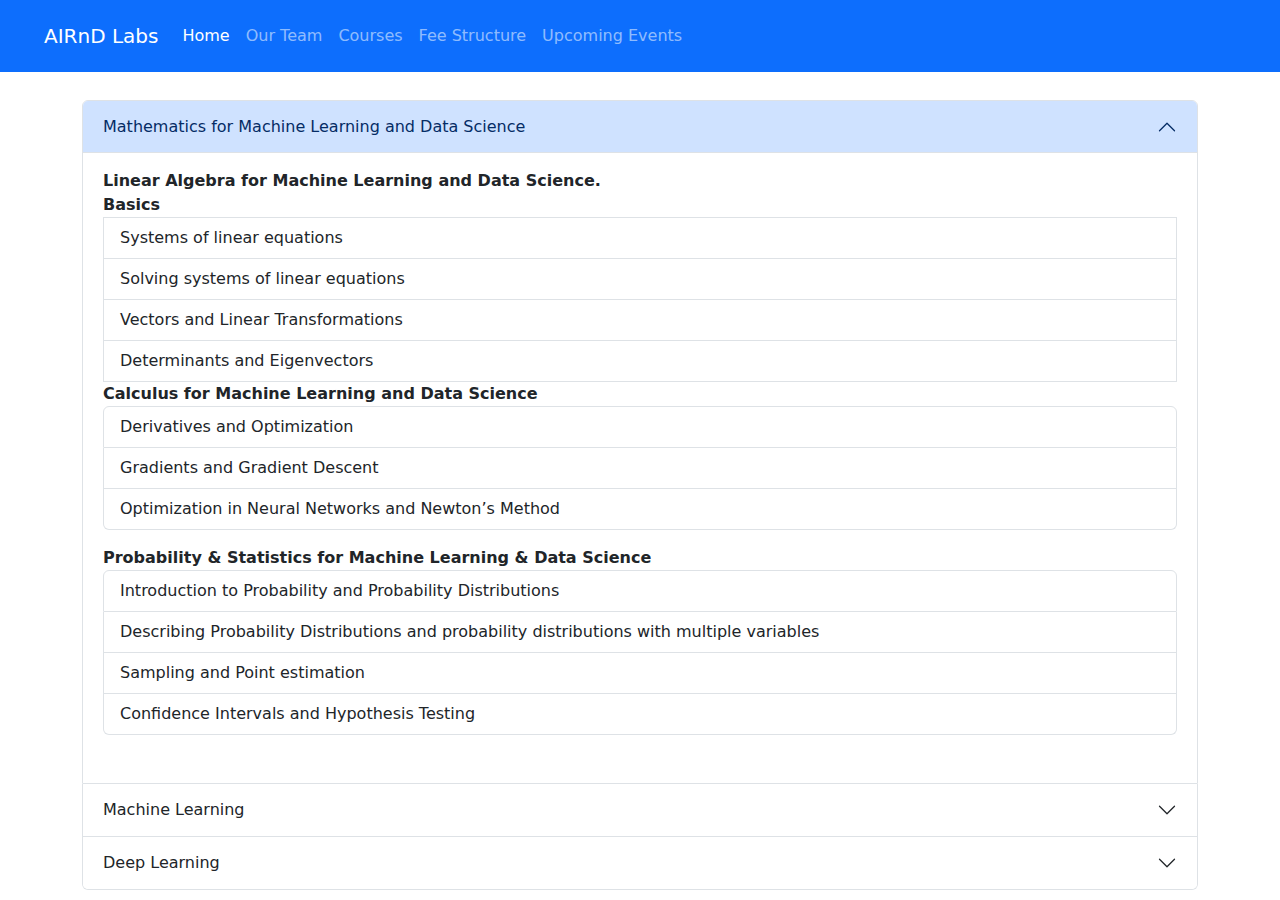
==== courses.html @ f3b59755 "Initial commit" ====
<!DOCTYPE html>
<html lang="en">
<head>
    <meta charset="UTF-8">
    <meta name="viewport" content="width=device-width, initial-scale=1.0">
    <title>AIRnD Labs | Courses</title>
    <link rel="stylesheet" href="https://cdn.jsdelivr.net/npm/bootstrap@5.2.3/dist/css/bootstrap.min.css">
	<link rel="stylesheet" href="https://cdnjs.cloudflare.com/ajax/libs/font-awesome/6.0.0-beta3/css/all.min.css">
	<link rel="stylesheet" type="text/css" href="Styles/Master.css">
	<script src="https://code.jquery.com/jquery-3.5.1.slim.min.js"></script>
    <script src="https://cdn.jsdelivr.net/npm/@popperjs/core@2.11.6/dist/umd/popper.min.js"></script>
    <script src="https://cdn.jsdelivr.net/npm/bootstrap@5.2.3/dist/js/bootstrap.min.js"></script>
	<script src="Scripts/Master.js"></script>
</head>
        
<body>
	<div class="container">  
		<nav id="mainNavbar" class="navbar navbar-expand-lg navbar-dark bg-primary fixed-top">
		  <div class="container-fluid">
			<a class="navbar-brand" href="#">AIRnD Labs</a>
			<button class="navbar-toggler" type="button" data-bs-toggle="collapse" data-bs-target="#navbarNavAltMarkup" aria-controls="navbarNavAltMarkup" aria-expanded="false" aria-label="Toggle navigation">
			  <span class="navbar-toggler-icon"></span>
			</button>
			<div class="collapse navbar-collapse" id="navbarNavAltMarkup">
			  <div class="navbar-nav">
				<a class="nav-link active" aria-current="page" href="index.html">Home</a>
				<a class="nav-link" href="team.html">Our Team</a>
				<a class="nav-link" href="courses.html">Courses</a>
				<a class="nav-link" class="disabled">Fee Structure</a>
				<a class="nav-link" href="#">Upcoming Events</a>
			  </div>
			</div>
		  </div>
		</nav>

		<div style="padding-top: 100px;">
			<div class="accordion" id="accordionExample">
			  <div class="accordion-item">
			    <h2 class="accordion-header">
			      <button class="accordion-button" type="button" data-bs-toggle="collapse" data-bs-target="#collapseOne" aria-expanded="true" aria-controls="collapseOne">
			        Mathematics for Machine Learning and Data Science
			      </button>
			    </h2>
			    <div id="collapseOne" class="accordion-collapse collapse show" data-bs-parent="#accordionExample">
			      <div class="accordion-body">
			        <strong>Linear Algebra for Machine Learning and Data Science.</strong>
			        <ul class="list-group mb-3">
			        	<strong>Basics</strong>
				        <li class="list-group-item">Systems of linear equations</li>
						<li class="list-group-item">Solving systems of linear equations</li>
						<li class="list-group-item">Vectors and Linear Transformations</li>
						<li class="list-group-item">Determinants and Eigenvectors</li>

						<strong>Calculus for Machine Learning and Data Science</strong>
						<ul class="list-group mb-3">
							<li class="list-group-item">Derivatives and Optimization</li>
							<li class="list-group-item">Gradients and Gradient Descent</li>
							<li class="list-group-item">Optimization in Neural Networks and Newton’s Method</li>
						</ul>

						<strong>Probability & Statistics for Machine Learning & Data Science</strong>
						<ul class="list-group mb-3">
							<li class="list-group-item">Introduction to Probability and Probability Distributions</li>
							<li class="list-group-item">Describing Probability Distributions and probability distributions with multiple variables</li>
							<li class="list-group-item">Sampling and Point estimation</li>
							<li class="list-group-item">Confidence Intervals and Hypothesis Testing</li>
						</ul>
				    </ul>

			      </div>
			    </div>
			  </div>
			  <div class="accordion-item">
			    <h2 class="accordion-header">
			      <button class="accordion-button collapsed" type="button" data-bs-toggle="collapse" data-bs-target="#collapseTwo" aria-expanded="false" aria-controls="collapseTwo">
			        Machine Learning
			      </button>
			    </h2>
			    <div id="collapseTwo" class="accordion-collapse collapse" data-bs-parent="#accordionExample">
			      <div class="accordion-body">

			        <strong>Supervised Machine Learning - Basics.</strong>
			        <ul class="list-group mb-3">
			        	<li class="list-group-item">Welcome to machine learning!</li>
						<li class="list-group-item">Applications of machine learning</li>
						<li class="list-group-item">What is machine learning?</li>
						<li class="list-group-item">Supervised learning  </li>
						<li class="list-group-item">Unsupervised learning</li>
						<li class="list-group-item">Jupyter Notebooks  </li>
						<li class="list-group-item">Linear regression model   </li>
						<li class="list-group-item">Cost function </li>
						<li class="list-group-item">Visualizing the cost function </li>
						<li class="list-group-item">Gradient descent  </li>
						<li class="list-group-item">Learning rate  </li>
						<li class="list-group-item">Gradient descent for linear regression</li>
			        </ul>

			        <strong>Supervised Machine Learning - Regression with multiple input variables.</strong>
			        <ul class="list-group mb-3">
			        	<li class="list-group-item">Multiple features</li>
						<li class="list-group-item">Vectorization </li>
						<li class="list-group-item">Gradient descent for multiple linear regression</li>
						<li class="list-group-item">Feature scaling </li>
						<li class="list-group-item">Checking gradient descent for convergence</li>
						<li class="list-group-item">Choosing the learning rate</li>
						<li class="list-group-item">Feature engineering</li>
						<li class="list-group-item">Polynomial regression</li>
			        </ul>


				    <strong>Supervised Machine Learning - Classification</strong>
					<ul class="list-group mb-3">
						<li class="list-group-item">Motivations</li>
						<li class="list-group-item">Logistic regression</li>
						<li class="list-group-item">Decision boundary</li>
						<li class="list-group-item">Cost function for logistic regression</li>
						<li class="list-group-item">Gradient Descent Implementation</li>
						<li class="list-group-item">Overfitting</li>
						<li class="list-group-item">Cost function with regularization</li>
						<li class="list-group-item">Regularized linear regression</li>
						<li class="list-group-item">Regularized logistic regression</li>
					</ul>

					<strong>Neural Network</strong>
					<ul class="list-group mb-3">
						<li class="list-group-item">Neurons and the brain</li>
						<li class="list-group-item">Demand Prediction</li>
						<li class="list-group-item">Neural network layer</li>
						<li class="list-group-item">More complex neural networks</li>
						<li class="list-group-item">Inference: making predictions (forward propagation)</li>
						<li class="list-group-item">Inference in Code</li>
						<li class="list-group-item">Data in TensorFlow</li>
						<li class="list-group-item">Building a neural network</li>
						<li class="list-group-item">Forward propagation in a single layer</li>
						<li class="list-group-item">General implementation of forward propagation</li>
						<li class="list-group-item">How neural networks are implemented efficiently</li>
						<li class="list-group-item">Matrix multiplication</li>
					</ul>

					<strong>Neural Network - Implementation</strong>
					<ul class="list-group mb-3">
						<li class="list-group-item">TensorFlow implementation</strong>
						<li class="list-group-item">Training Details</li>
						<li class="list-group-item">Activation functions</li>
						<li class="list-group-item">Multiclass</li>
						<li class="list-group-item">Softmax</li>
						<li class="list-group-item">Neural Network with Softmax output</li>
						<li class="list-group-item">Classification with multiple outputs </li>
						<li class="list-group-item">Advanced Optimization</li>
						<li class="list-group-item">Additional Layer Types</li>
						<li class="list-group-item">Larger neural network example</li>
						<li class="list-group-item">Evaluating a model</li>
						<li class="list-group-item">Model selection and training/cross validation/test sets</li>
						<li class="list-group-item">Diagnosing bias and variance</li>
						<li class="list-group-item">Regularization and bias/variance</li>
						<li class="list-group-item">Establishing a baseline level of performance</li>
						<li class="list-group-item">Learning curves</li>
						<li class="list-group-item">Bias/variance and neural networks</li>
						<li class="list-group-item">Iterative loop of ML development</li>
						<li class="list-group-item">Error analysis</li>
						<li class="list-group-item">Adding data</li>
						<li class="list-group-item">Transfer learning: using data from a different task</li>
						<li class="list-group-item">Full cycle of a machine learning project</li>
						<li class="list-group-item">Fairness, bias, and ethics</li>
						<li class="list-group-item">Error metrics for skewed datasets</li>
						<li class="list-group-item">Trading off precision and recall</li>
					</ul>

					<strong>Decision Trees</strong>
					<ul class="list-group mb-3">
						<li class="list-group-item">Decision tree model</li>
						<li class="list-group-item">Learning Process</li>
						<li class="list-group-item">Measuring purity</li>
						<li class="list-group-item">Choosing a split: Information Gain</li>
						<li class="list-group-item">Putting it together</li>
						<li class="list-group-item">Using one-hot encoding of categorical features</li>
						<li class="list-group-item">Continuous valued features</li>
						<li class="list-group-item">Regression Trees</li>
						<li class="list-group-item">Using multiple decision trees</li>
						<li class="list-group-item">Sampling with replacement</li>
						<li class="list-group-item">Random forest algorithm</li>
						<li class="list-group-item">When to use decision trees</li>
					</ul>

					<strong>Unsupervised Learning</strong>
					<ul class="list-group mb-3">
						<li class="list-group-item">What is clustering?</li>
						<li class="list-group-item">K-means algorithm</li>
						<li class="list-group-item">Optimization objective</li>
						<li class="list-group-item">Initializing K-means</li>
						<li class="list-group-item">Choosing the number of clusters</li>
						<li class="list-group-item">Finding unusual events</li>
						<li class="list-group-item">Gaussian (normal) distribution</li>
						<li class="list-group-item">Anomaly detection algorithm</li>
						<li class="list-group-item">Developing and evaluating an anomaly detection system</li>
						<li class="list-group-item">Anomaly detection vs. supervised learning</li>
						<li class="list-group-item">Choosing what features to use</li>
					</ul>

			      </div>
			    </div>
			  </div>
			  <div class="accordion-item">
			    <h2 class="accordion-header">
			      <button class="accordion-button collapsed" type="button" data-bs-toggle="collapse" data-bs-target="#collapseThree" aria-expanded="false" aria-controls="collapseThree">
			        Deep Learning
			      </button>
			    </h2>
			    <div id="collapseThree" class="accordion-collapse collapse" data-bs-parent="#accordionExample">
			      <div class="accordion-body">
			        <strong>Neural Network and Deep Network </strong>
					<ul class="list-group mb-3">
						<li class="list-group-item">What is a Neural Network?</li>
						<li class="list-group-item">Computing a Neural Network's Output</li>
						<li class="list-group-item">Activation Functions</li>
						<li class="list-group-item">Why do you need Nonlinear Activation Functions?</li>
						<li class="list-group-item">Gradient Descent for Neural Networks</li>
						<li class="list-group-item">Random Initialization</li>
						<li class="list-group-item">Supervised Learning with Neural Networks•8 minutes</li>
						<li class="list-group-item">Why is Deep Learning taking off?</li>
						<li class="list-group-item">Deep L-layer Neural Network•5 minutes</li>
						<li class="list-group-item">Forward Propagation in a Deep Network</li>
						<li class="list-group-item">Getting your Matrix Dimensions Right</li>
						<li class="list-group-item">Why Deep Representations?</li>
						<li class="list-group-item">Building Blocks of Deep Neural Networks</li>
						<li class="list-group-item">Forward and Backward Propagation</li>
						<li class="list-group-item">Parameters vs Hyperparameters</li>
						<li class="list-group-item">What does this have to do with the brain?</li>
					</ul>

					<strong>Convolutional Neural Network</strong>
					<ul class="list-group mb-3">
						<li class="list-group-item">Edge Detection Example</li>
						<li class="list-group-item">More Edge Detection</li>
						<li class="list-group-item">Padding</li>
						<li class="list-group-item">Strided Convolutions</li>
						<li class="list-group-item">Convolutions Over Volume</li>
						<li class="list-group-item">One Layer of a Convolutional Network</li>
						<li class="list-group-item">Simple Convolutional Network Example</li>
						<li class="list-group-item">Pooling Layers</li>
						<li class="list-group-item">CNN Example</li>
						<li class="list-group-item">Why Convolutions?</li>
					</ul>

					<strong>Sequence Models - Recurrent Neural Network</strong>
					<ul class="list-group mb-3">
						<li class="list-group-item">Why Sequence Models?</li>
						<li class="list-group-item">Recurrent Neural Network Model</li>
						<li class="list-group-item">Backpropagation Through Time</li>
						<li class="list-group-item">Different Types of RNNs</li>
						<li class="list-group-item">Language Model and Sequence Generation</li>
						<li class="list-group-item">Sampling Novel Sequences</li>
						<li class="list-group-item">Vanishing Gradients with RNNs</li>
						<li class="list-group-item">Gated Recurrent Unit (GRU)</li>
						<li class="list-group-item">Long Short Term Memory (LSTM)</li>
						<li class="list-group-item">Bidirectional RNN</li>
						<li class="list-group-item">Deep RNNs</li>
					</ul>

					<strong>Practical Aspects in Deep Network</strong>
					<ul class="list-group mb-3">
						<li class="list-group-item">Train / Dev / Test sets</li>
						<li class="list-group-item">Bias / Variance</li>
						<li class="list-group-item">Basic Recipe for Machine Learning</li>
						<li class="list-group-item">Regularization</li>
						<li class="list-group-item">Why Regularization Reduces Overfitting?</li>
						<li class="list-group-item">Dropout Regularization</li>
						<li class="list-group-item">Understanding Dropout</li>
						<li class="list-group-item">Other Regularization Methods</li>
						<li class="list-group-item">Normalizing Inputs</li>
						<li class="list-group-item">Vanishing / Exploding Gradients</li>
						<li class="list-group-item">Weight Initialization for Deep Networks</li>
						<li class="list-group-item">Numerical Approximation of Gradients</li>
						<li class="list-group-item">Gradient Checking</li>
					</ul>

					<strong>Optimization Algorithms</strong>
					<ul class="list-group mb-3">
						<li class="list-group-item">Mini-batch Gradient Descent</li>
						<li class="list-group-item">Exponentially Weighted Averages</li>
						<li class="list-group-item">Gradient Descent with Momentum</li>
						<li class="list-group-item">RMSprop</li>
						<li class="list-group-item">Adam Optimization Algorithm</li>
						<li class="list-group-item">Learning Rate Decay</li>
						<li class="list-group-item">The Problem of Local Optima</li>
					</ul>

					<strong>Hyperparameter Tuning</strong>
					<ul class="list-group mb-3">
						<li class="list-group-item">Tuning Process</li>
						<li class="list-group-item">Using an Appropriate Scale to pick Hyperparameters</li>
						<li class="list-group-item">Normalizing Activations in a Network</li>
						<li class="list-group-item">Batch Normalization</li>
						<li class="list-group-item">Softmax Regression</li>
						<li class="list-group-item">Deep Learning Frameworks</li>
					</ul>

					<strong>Tensorflow for AI</strong>
					<ul class="list-group mb-3">
						<li class="list-group-item">The ‘Hello World’ of neural networks</li>
						<li class="list-group-item">Working through ‘Hello World’ in TensorFlow and Python</li>
						<li class="list-group-item">Writing code to load training data</li>
						<li class="list-group-item">Coding a Computer Vision Neural Network</li>
						<li class="list-group-item">Implementing convolutional layers</li>
						<li class="list-group-item">Implementing pooling layers</li>
						<li class="list-group-item">Develop a Classifier project</li>
					</ul>

					<strong>Executing Deep Codes</strong>
					<ul class="list-group mb-3">
						<li class="list-group-item">System Configuration - Hardware Requirements</li>
						<li class="list-group-item">System Configuration - Software Requirements</li>
						<li class="list-group-item">Using Google Colab, H2O, etc.</li>
					</ul>

					<strong>Python for ML</strong>
					<ul class="list-group mb-3">
						<li class="list-group-item">Installation Steps for Windows/Linux/MAC</li>
						<li class="list-group-item">Introduction to Python</li>
						<li class="list-group-item">Introduction to Jupyter Notebooks</li>
						<li class="list-group-item">Variables and Data types,  Data Structures, Operators</li>
						<li class="list-group-item">Conditional Statements, Looping Constructs</li>
						<li class="list-group-item">String Manipulation, Functions</li>
						<li class="list-group-item">Moducles, Packages and Standard Libraries</li>
						<li class="list-group-item">Handling text files in Python</li>
						<li class="list-group-item">Introduction to Python Libraries for Data Science</li>
						<li class="list-group-item">Numpy</li>
						<li class="list-group-item">Scipy</li>
						<li class="list-group-item">Pandas</li>
						<li class="list-group-item">Scikit-learn</li>
						<li class="list-group-item">Matplotlib</li>
						<li class="list-group-item">Statsmodels</li>
						<li class="list-group-item">Reading Data files in Python</li>
						<li class="list-group-item">CSV files</li>
						<li class="list-group-item">JSON files</li>
						<li class="list-group-item">Reading Excel & Spreadsheet files</li>
					</ul>
			      </div>
			    </div>
			  </div>
			</div>
		</div>
	</div>
	
</body>
</html>
---- Styles/Master.css ----
/* Initial large navbar height */
.navbar {
    transition: all 0.4s ease;
    padding: 1rem 2rem;
}
/* Shrunk navbar height */
.navbar.shrink {
    padding: 0.25rem 2rem;
    background-color: rgba(0, 0, 0, 0.8); /* Adjust background color as needed */
}
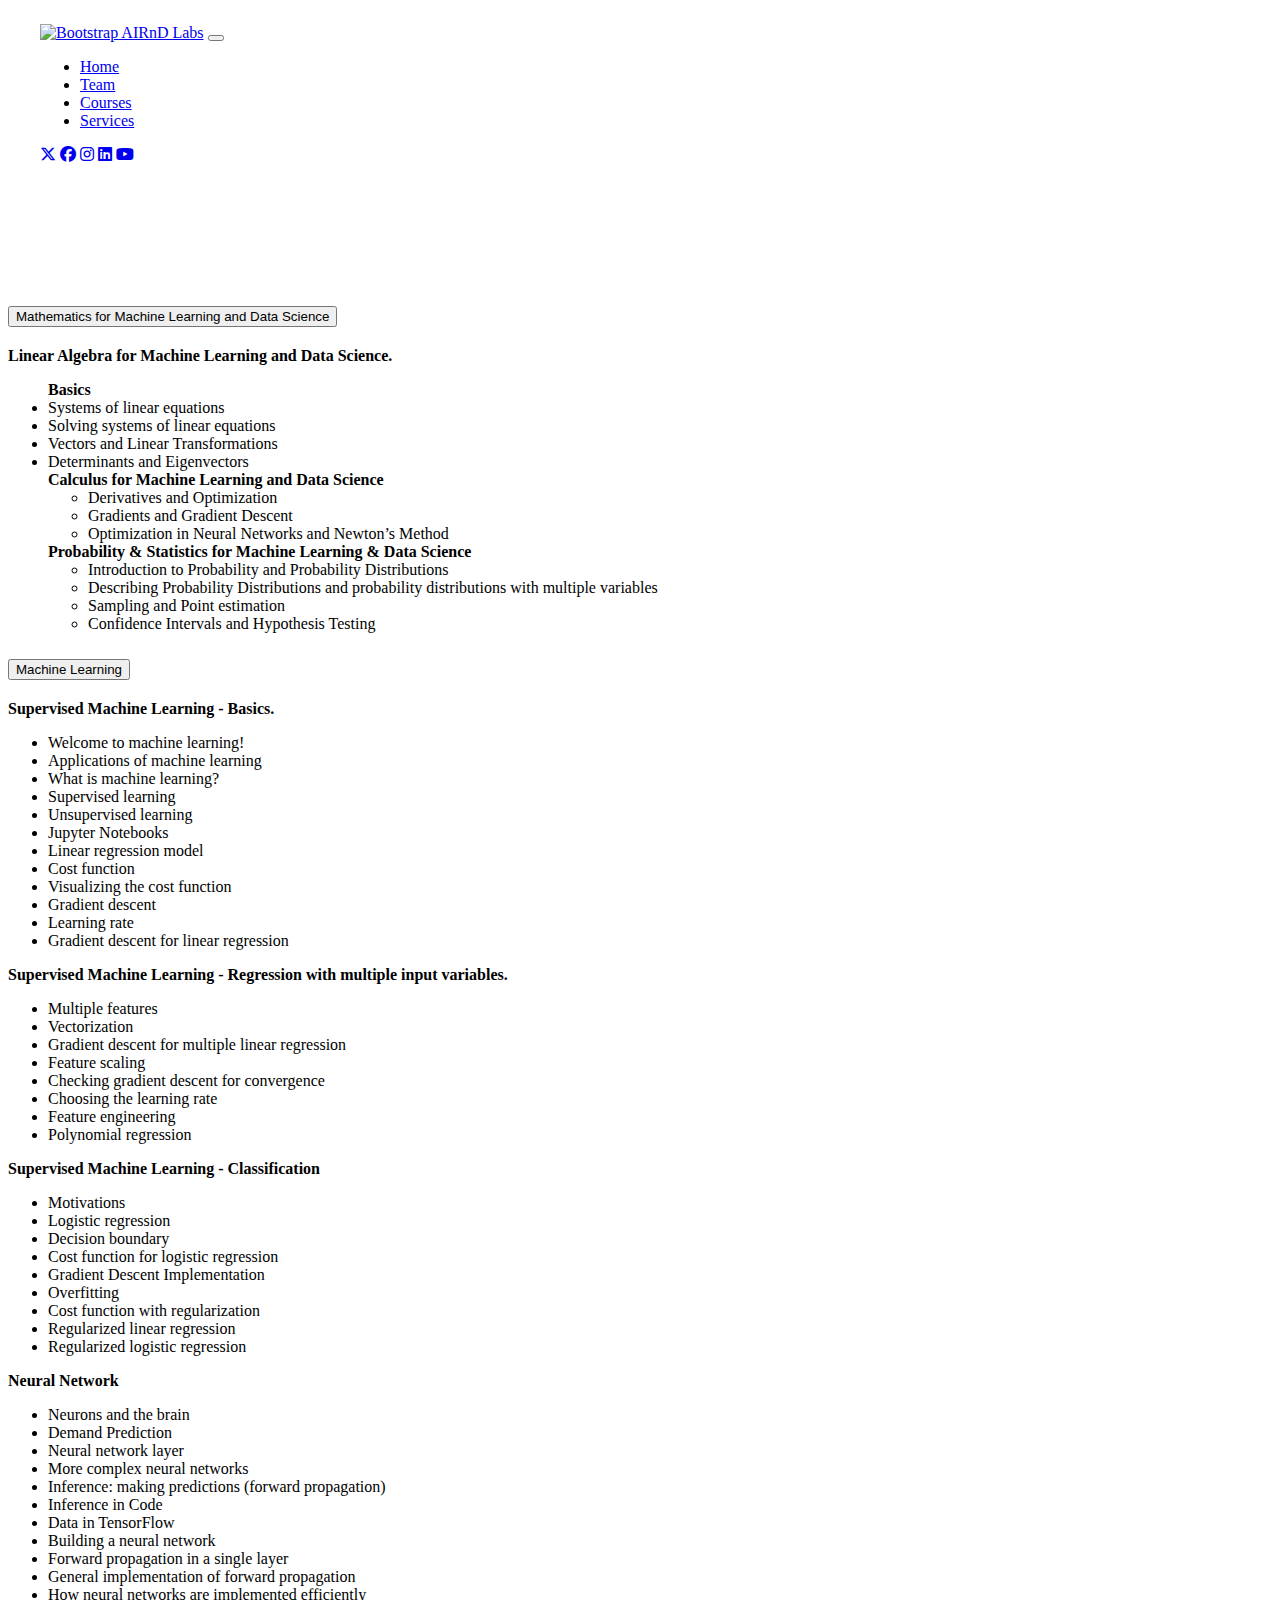
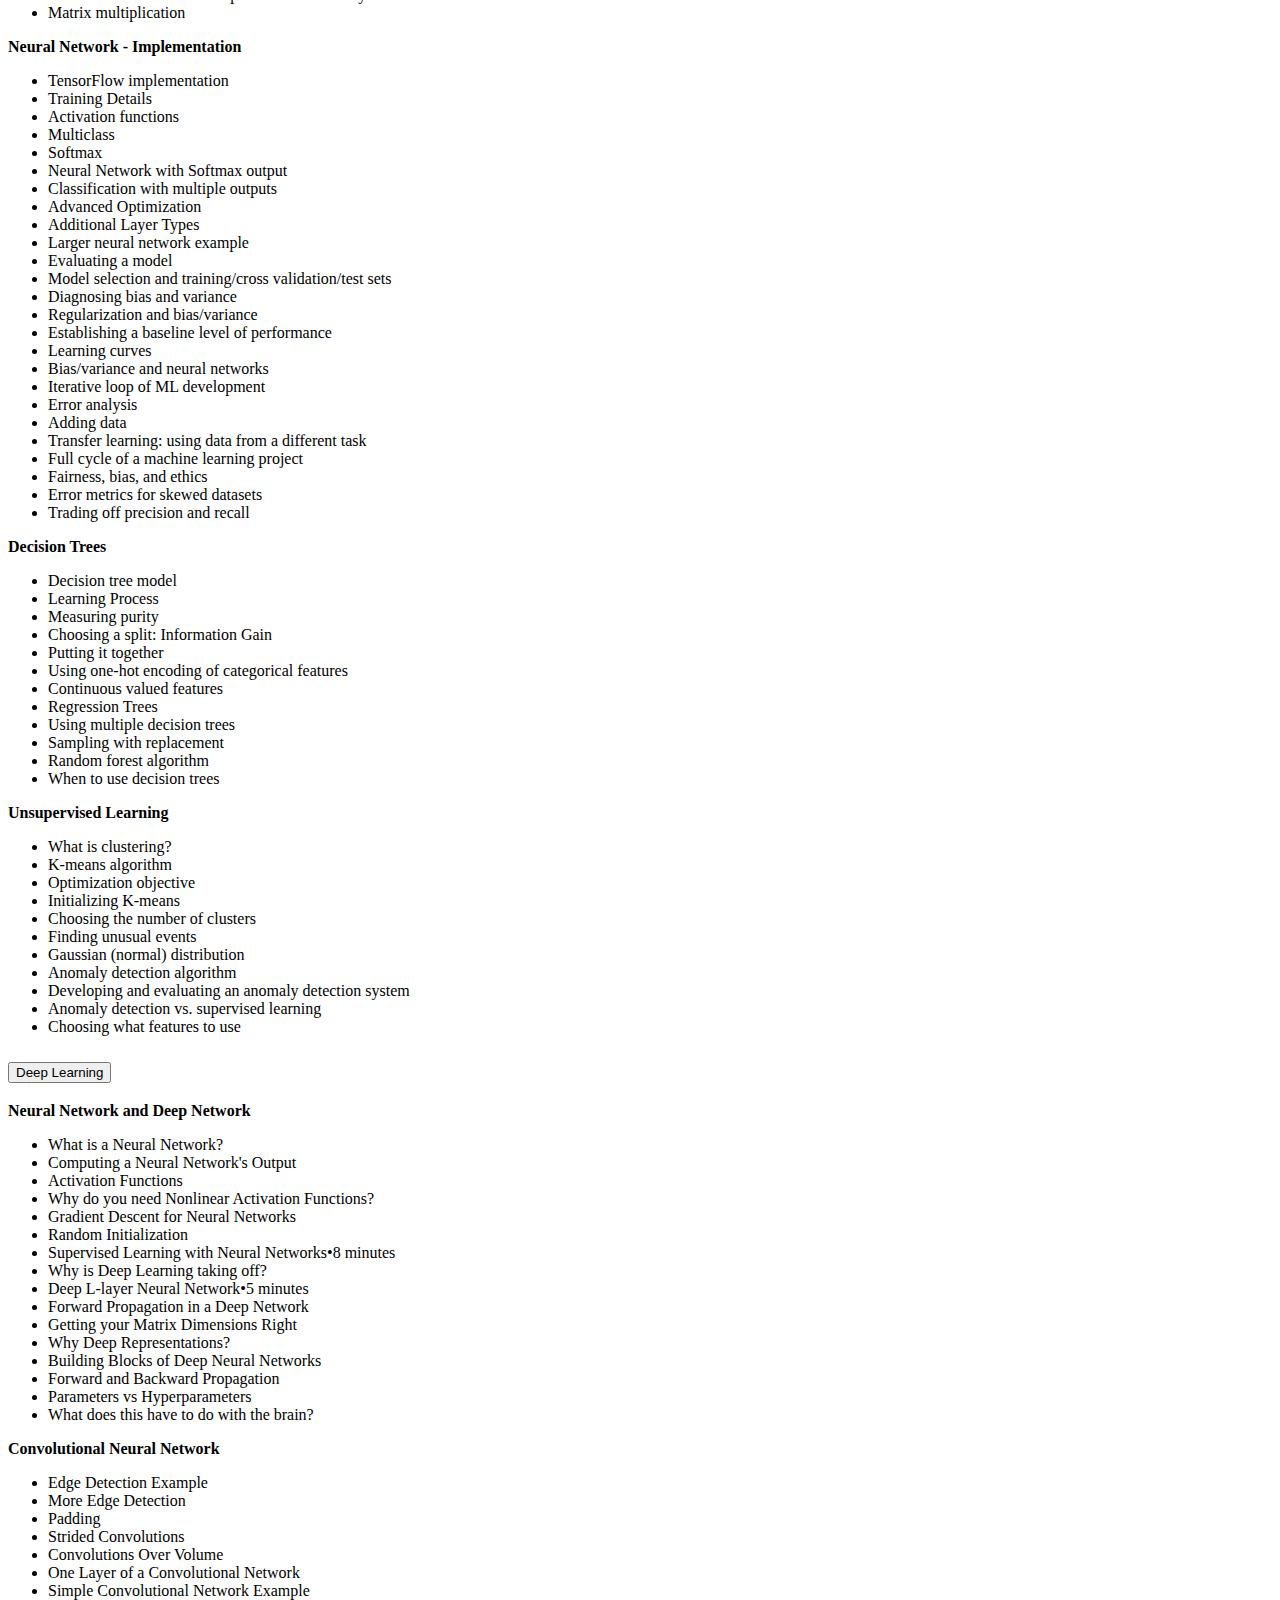
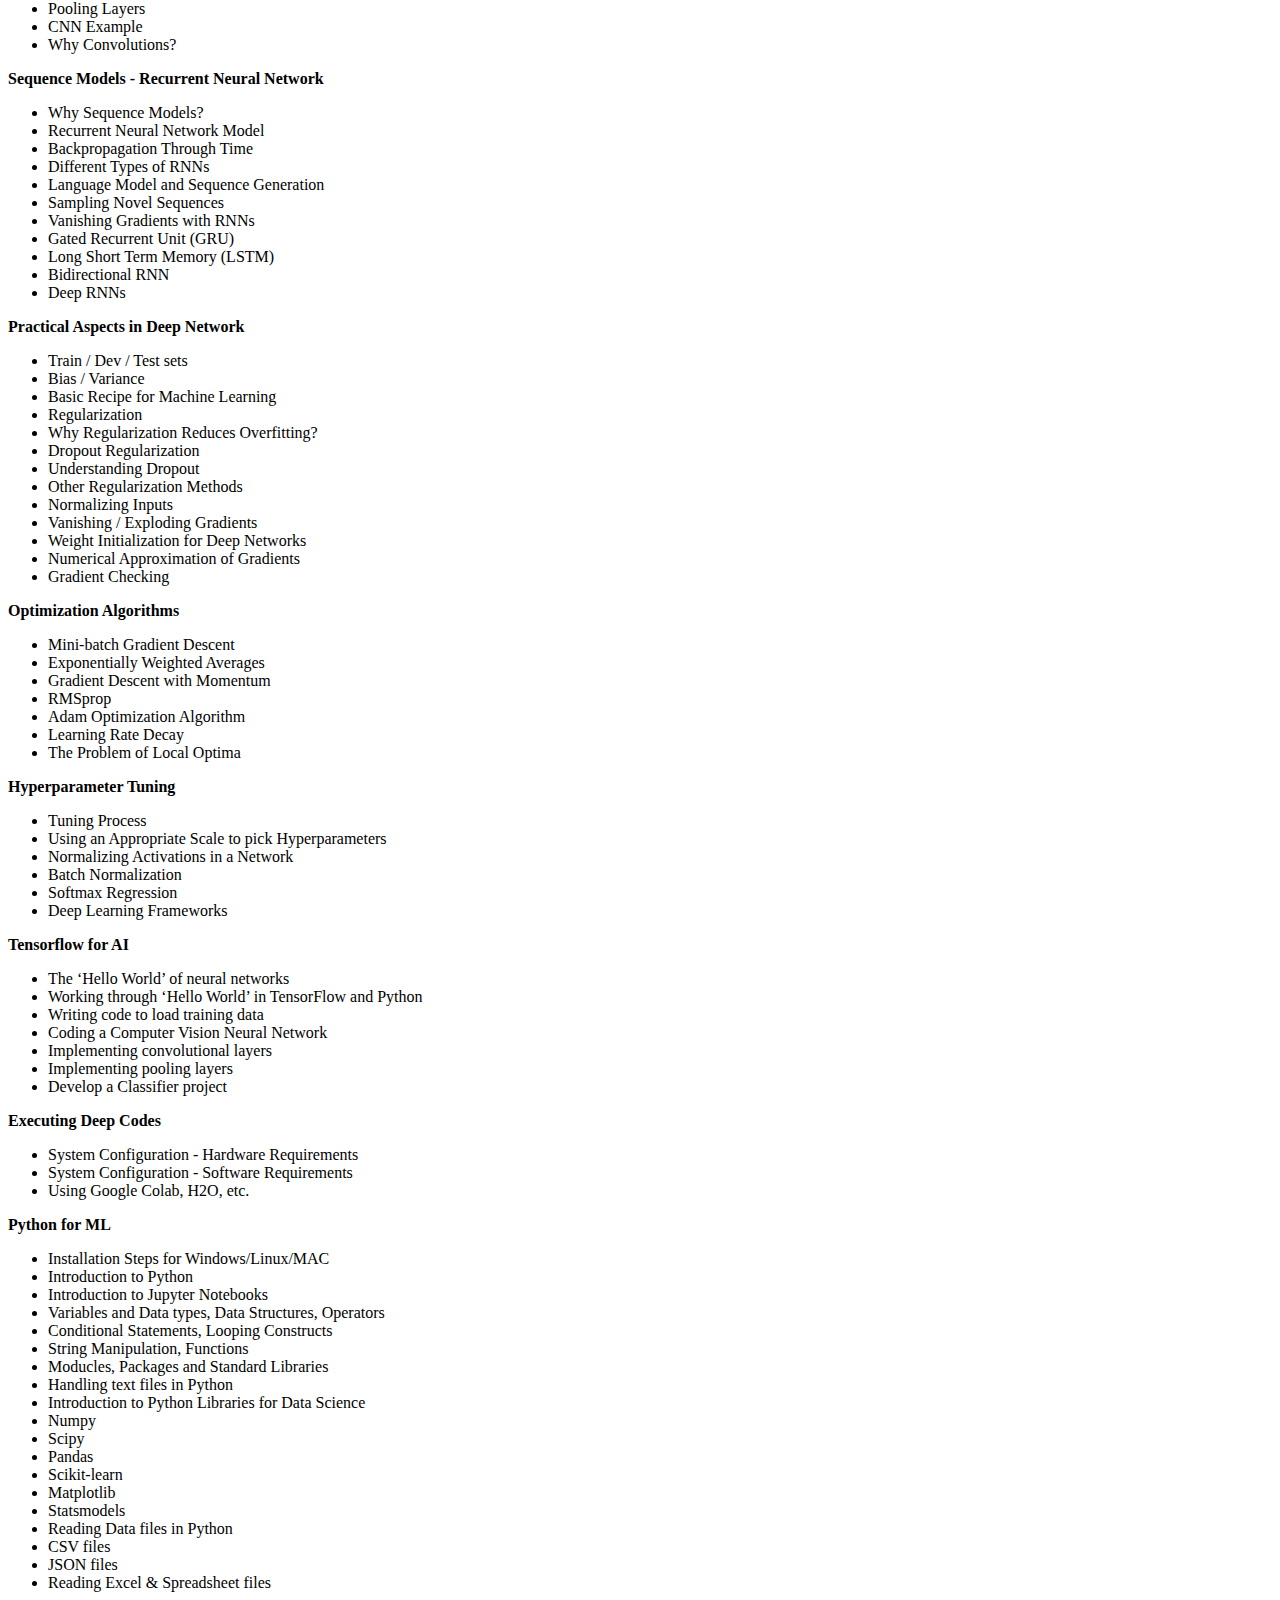
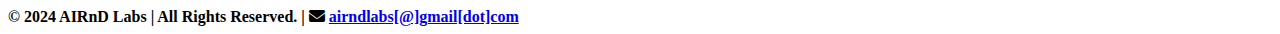
==== commit 72c09627: "Logo, Social Media Links, improvements commit" ====
--- a/courses.html
+++ b/courses.html
@@ -1,35 +1,40 @@
 <!DOCTYPE html>
 <html lang="en">
-<head>
-    <meta charset="UTF-8">
-    <meta name="viewport" content="width=device-width, initial-scale=1.0">
-    <title>AIRnD Labs | Courses</title>
-    <link rel="stylesheet" href="https://cdn.jsdelivr.net/npm/bootstrap@5.2.3/dist/css/bootstrap.min.css">
-	<link rel="stylesheet" href="https://cdnjs.cloudflare.com/ajax/libs/font-awesome/6.0.0-beta3/css/all.min.css">
-	<link rel="stylesheet" type="text/css" href="Styles/Master.css">
-	<script src="https://code.jquery.com/jquery-3.5.1.slim.min.js"></script>
-    <script src="https://cdn.jsdelivr.net/npm/@popperjs/core@2.11.6/dist/umd/popper.min.js"></script>
-    <script src="https://cdn.jsdelivr.net/npm/bootstrap@5.2.3/dist/js/bootstrap.min.js"></script>
-	<script src="Scripts/Master.js"></script>
-</head>
+	<head>
+	    <meta charset="UTF-8">
+	    <meta name="viewport" content="width=device-width, initial-scale=1.0">
+	    <title>AIRnD Labs | Courses</title>
+		<link href="https://cdnjs.cloudflare.com/ajax/libs/font-awesome/6.5.0/css/all.min.css" rel="stylesheet">
+		<link rel="stylesheet" href="Styles/Master.css">
+		<script src="https://code.jquery.com/jquery-3.5.1.slim.min.js"></script>
+	    <script src="https://cdn.jsdelivr.net/npm/bootstrap@5.3.3/dist/js/bootstrap.bundle.min.js"></script>
+		<script src="Scripts/Master.js"></script>
+	</head>
         
-<body>
+	<body>
 	<div class="container">  
 		<nav id="mainNavbar" class="navbar navbar-expand-lg navbar-dark bg-primary fixed-top">
 		  <div class="container-fluid">
-			<a class="navbar-brand" href="#">AIRnD Labs</a>
-			<button class="navbar-toggler" type="button" data-bs-toggle="collapse" data-bs-target="#navbarNavAltMarkup" aria-controls="navbarNavAltMarkup" aria-expanded="false" aria-label="Toggle navigation">
-			  <span class="navbar-toggler-icon"></span>
-			</button>
-			<div class="collapse navbar-collapse" id="navbarNavAltMarkup">
-			  <div class="navbar-nav">
-				<a class="nav-link active" aria-current="page" href="index.html">Home</a>
-				<a class="nav-link" href="team.html">Our Team</a>
-				<a class="nav-link" href="courses.html">Courses</a>
-				<a class="nav-link" class="disabled">Fee Structure</a>
-				<a class="nav-link" href="#">Upcoming Events</a>
-			  </div>
-			</div>
+		    <a class="navbar-brand" href="#"><img src="Images/logo.png" alt="Bootstrap" width="50" height="50"> AIRnD Labs</a>
+		    <button class="navbar-toggler" type="button" data-bs-toggle="collapse" data-bs-target="#navbarSupportedContent" aria-controls="navbarSupportedContent" aria-expanded="false" aria-label="Toggle navigation">
+		      <span class="navbar-toggler-icon"></span>
+		    </button>
+		    <div class="collapse navbar-collapse" id="navbarSupportedContent">
+	      		<ul class="navbar-nav me-auto mb-2 mb-lg-0">
+		        	<li class="nav-item"><a class="nav-link" aria-current="page" href="index.html">Home</a></li>
+		      		<li class="nav-item"><a class="nav-link" href="team.html">Team</a></li>
+		      		<li class="nav-item"><a class="nav-link active" href="courses.html">Courses</a></li>
+		      		<!--<li class="nav-item"><a class="nav-link" class="disabled">Fee Structure</a></li>-->
+		      		<li class="nav-item"><a class="nav-link" href="services.html">Services</a></li>
+			      </ul>
+			      <div class="d-flex text-light gap-4 fs-4">
+					<a class="nav-link" href="#"><i class="fa-brands fa-x-twitter"></i></a>
+			        <a class="nav-link" href="#"><i class="fa-brands fa-facebook"></i></a>
+			        <a class="nav-link" href="#"><i class="fa-brands fa-instagram"></i></a>
+			        <a class="nav-link" href="#"><i class="fa-brands fa-linkedin"></i></a>
+			        <a class="nav-link" href="#"><i class="fa-brands fa-youtube"></i></a>
+		      	</div>
+		    </div>
 		  </div>
 		</nav>
 
@@ -341,6 +346,10 @@
 			</div>
 		</div>
 	</div>
-	
+	<footer class="footer mt-5 py-3 bg-primary ">
+        <div class="text-center text-light">
+            <strong>&copy; 2024 AIRnD Labs | All Rights Reserved. | <i class="fas fa-envelope"></i> <a class="text-light" href="mailto:airndlabs@gmail.com">airndlabs[@]gmail[dot]com</a></strong>
+        </div>
+    </footer>
 </body>
 </html>
--- a/Styles/Master.css
+++ b/Styles/Master.css
@@ -1,4 +1,10 @@
-/* Initial large navbar height */
+body {
+    background-image: url('../Images/DL_NN.png');
+    background-size: cover; 
+    background-repeat: no-repeat; 
+    background-position: center center; 
+}
+
 .navbar {
     transition: all 0.4s ease;
     padding: 1rem 2rem;
@@ -7,4 +13,4 @@
 .navbar.shrink {
     padding: 0.25rem 2rem;
     background-color: rgba(0, 0, 0, 0.8); /* Adjust background color as needed */
-}+}
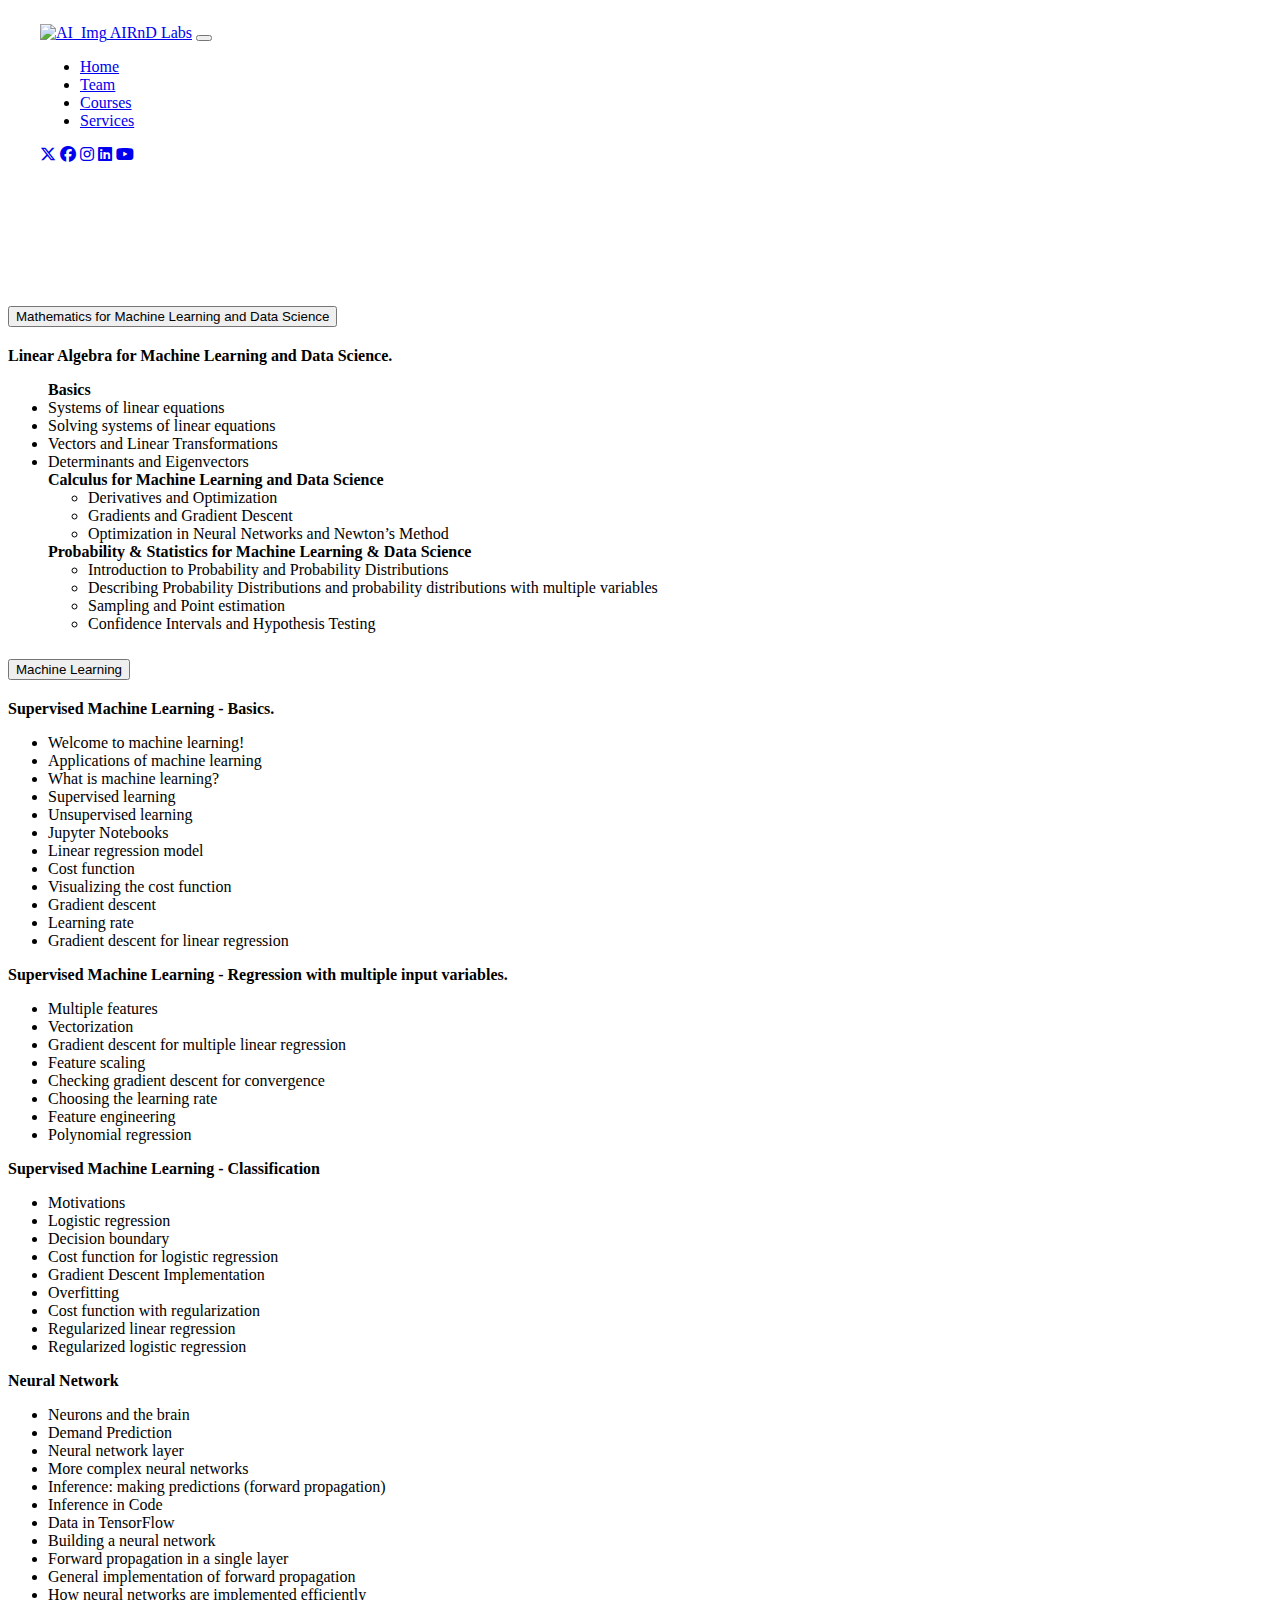
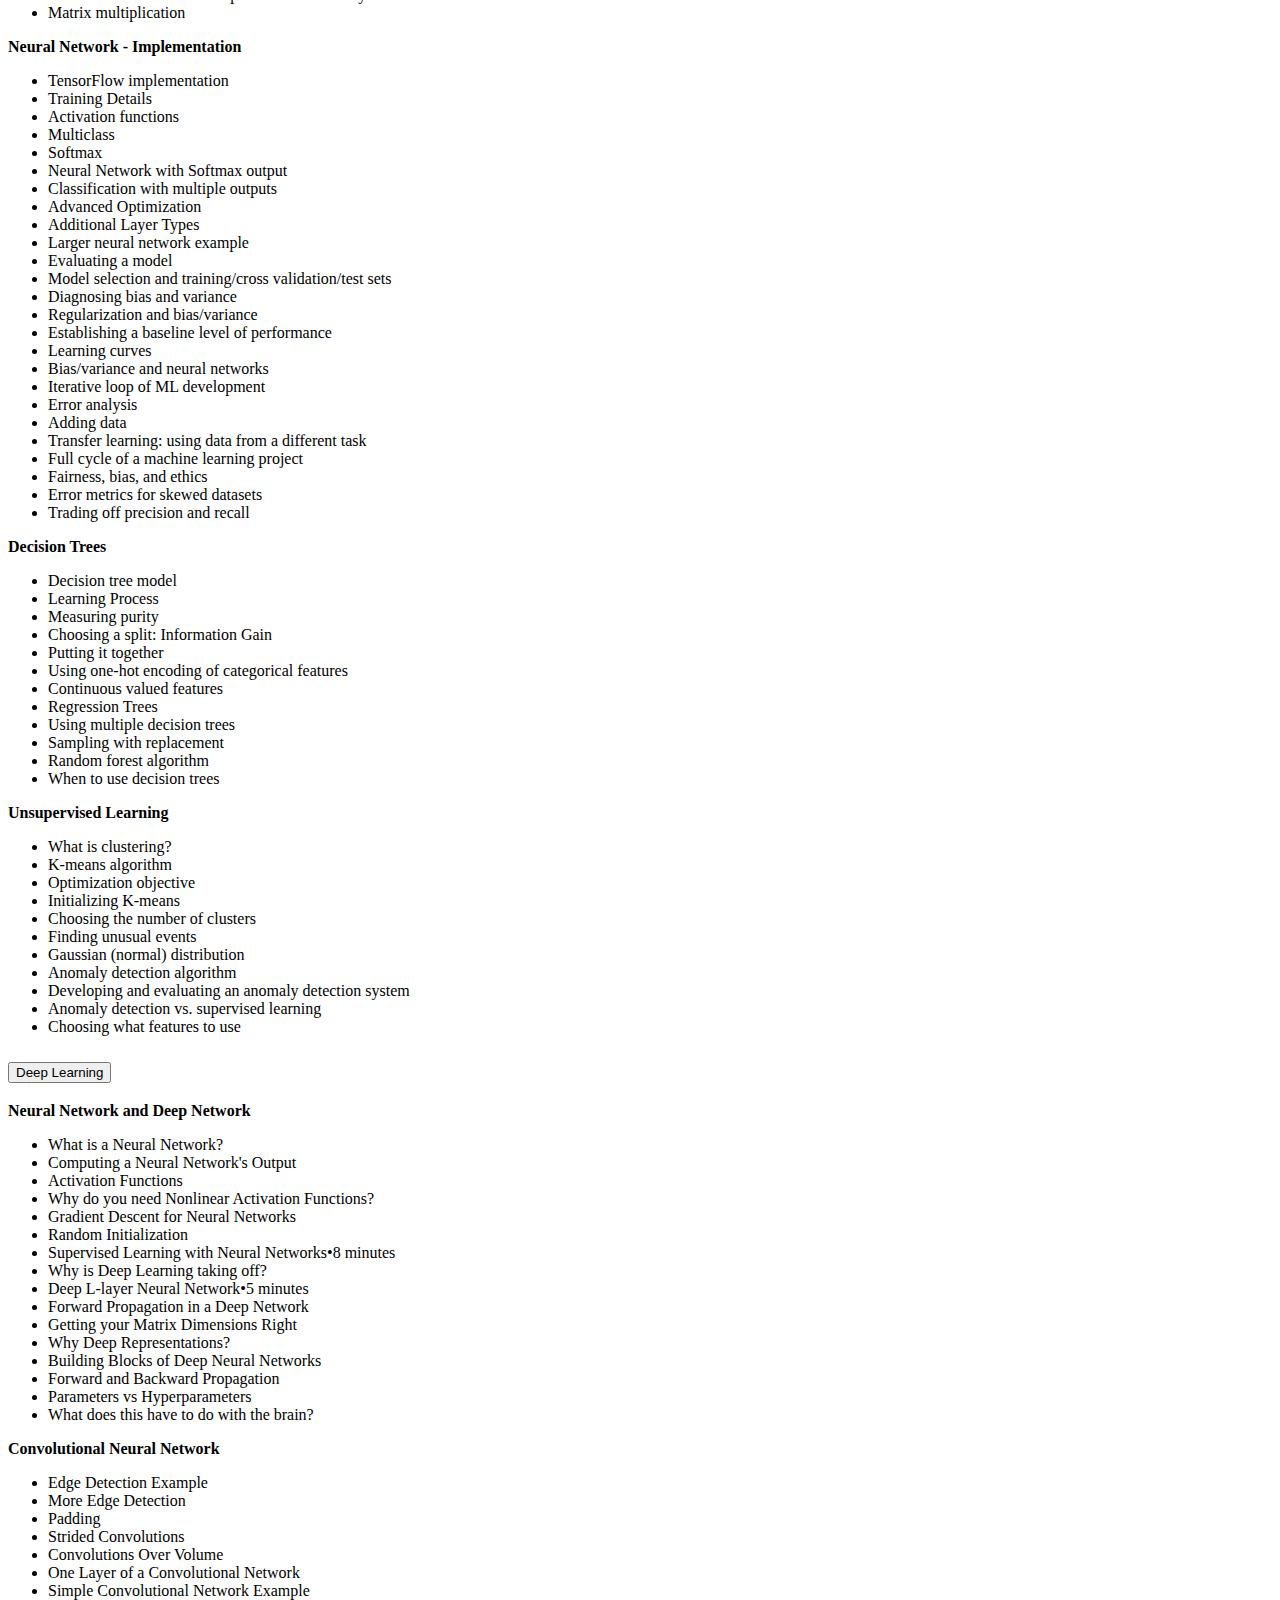
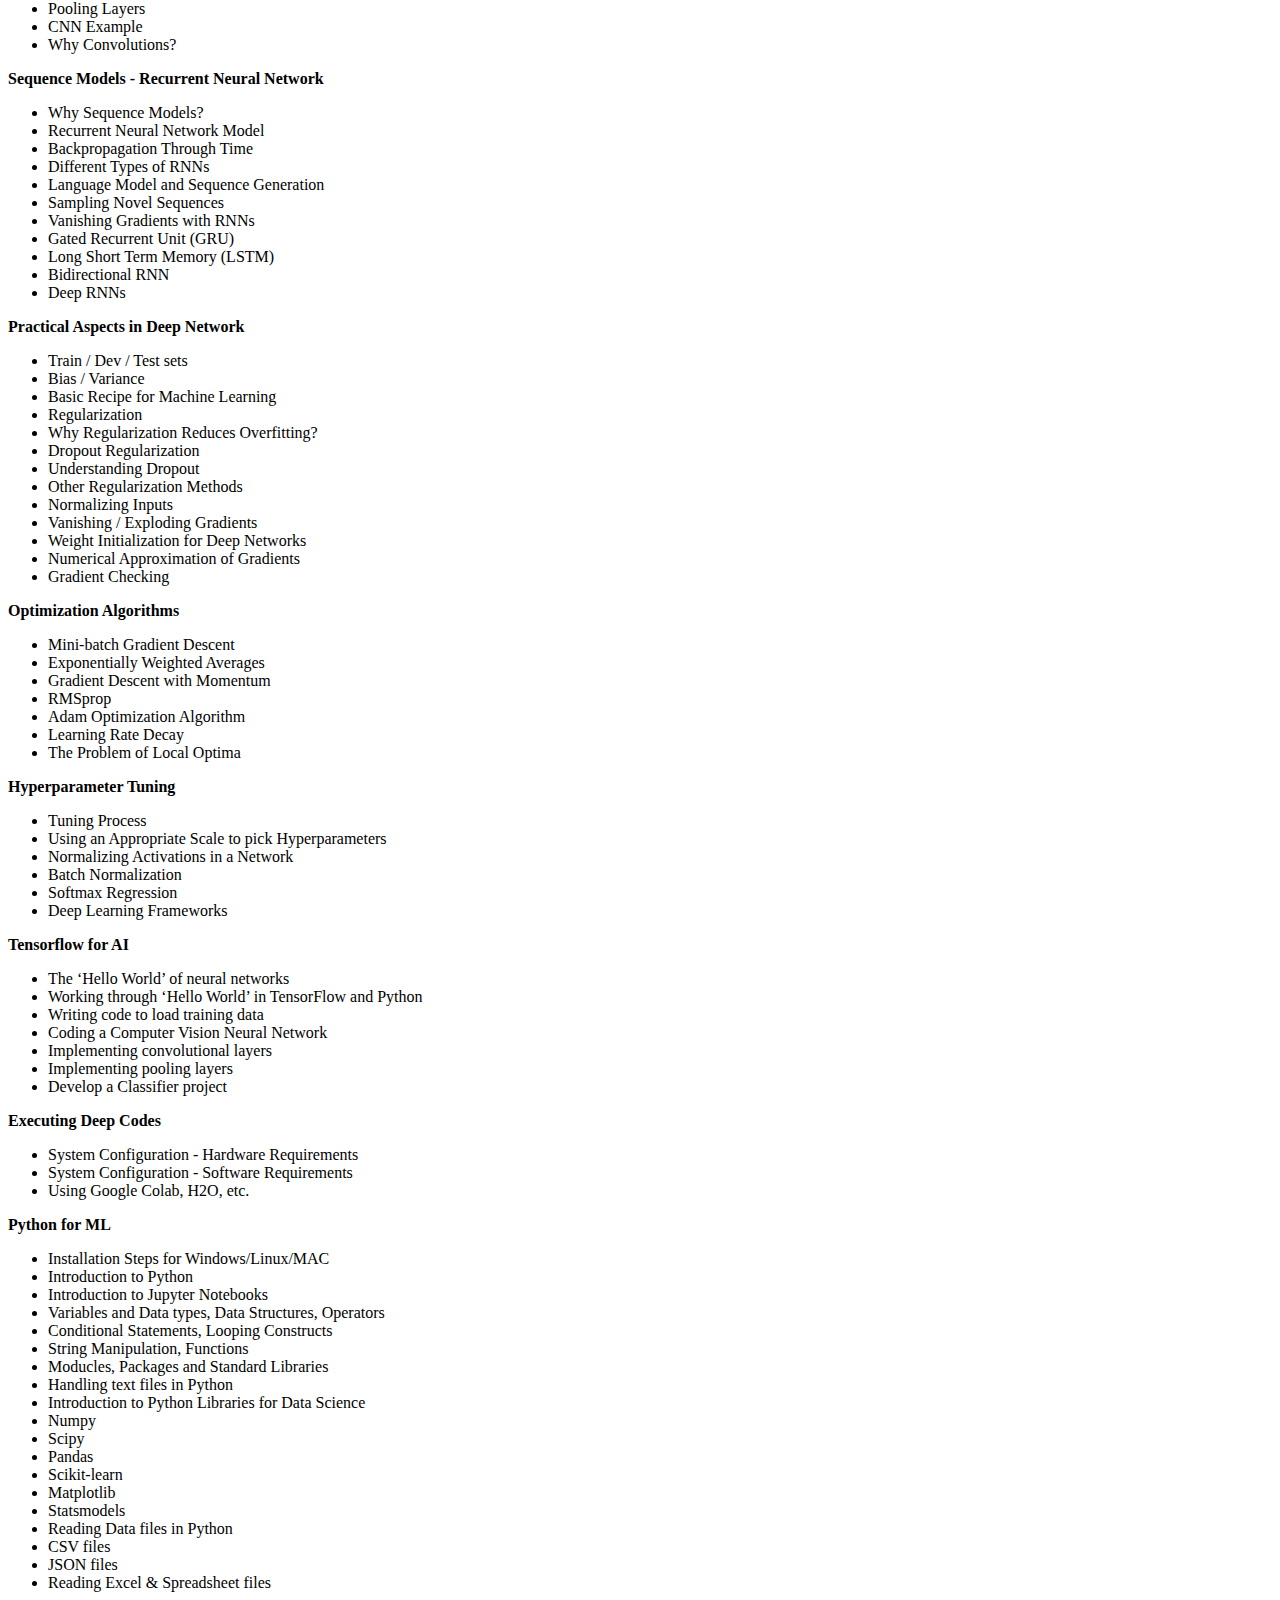
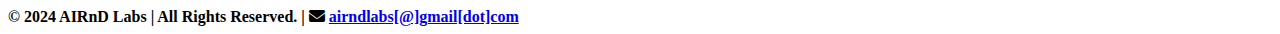
==== commit 7cbd89a5: "finish" ====
--- a/courses.html
+++ b/courses.html
@@ -15,12 +15,12 @@
 	<div class="container">  
 		<nav id="mainNavbar" class="navbar navbar-expand-lg navbar-dark bg-primary fixed-top">
 		  <div class="container-fluid">
-		    <a class="navbar-brand" href="#"><img src="Images/logo.png" alt="Bootstrap" width="50" height="50"> AIRnD Labs</a>
+		    <a class="navbar-brand" href="#"><img src="Images/logo.png" alt="AI_Img" width="50" height="50"> AIRnD Labs</a>
 		    <button class="navbar-toggler" type="button" data-bs-toggle="collapse" data-bs-target="#navbarSupportedContent" aria-controls="navbarSupportedContent" aria-expanded="false" aria-label="Toggle navigation">
 		      <span class="navbar-toggler-icon"></span>
 		    </button>
 		    <div class="collapse navbar-collapse" id="navbarSupportedContent">
-	      		<ul class="navbar-nav me-auto mb-2 mb-lg-0">
+	      		<ul class="navbar-nav me-auto mb-1 mb-lg-0">
 		        	<li class="nav-item"><a class="nav-link" aria-current="page" href="index.html">Home</a></li>
 		      		<li class="nav-item"><a class="nav-link" href="team.html">Team</a></li>
 		      		<li class="nav-item"><a class="nav-link active" href="courses.html">Courses</a></li>
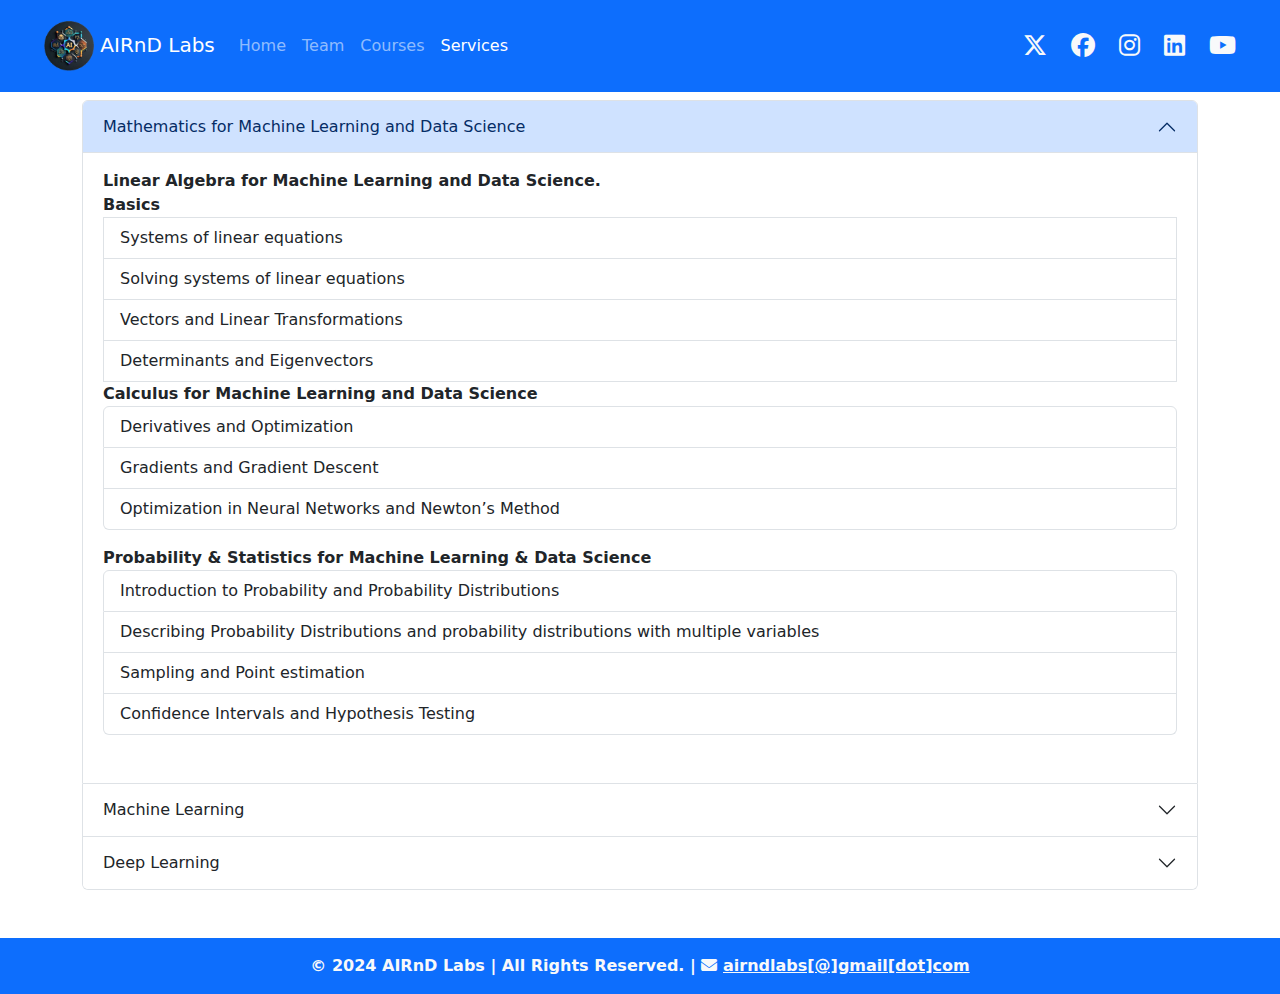
==== commit 6ff73ae7: "Team Profile changes commit" ====
--- a/courses.html
+++ b/courses.html
@@ -3,7 +3,8 @@
 	<head>
 	    <meta charset="UTF-8">
 	    <meta name="viewport" content="width=device-width, initial-scale=1.0">
-	    <title>AIRnD Labs | Courses</title>
+	    <title>AIRnD Labs | Services</title>
+	    <link rel="stylesheet" href="https://cdn.jsdelivr.net/npm/bootstrap@5.3.3/dist/css/bootstrap.min.css">
 		<link href="https://cdnjs.cloudflare.com/ajax/libs/font-awesome/6.5.0/css/all.min.css" rel="stylesheet">
 		<link rel="stylesheet" href="Styles/Master.css">
 		<script src="https://code.jquery.com/jquery-3.5.1.slim.min.js"></script>
@@ -14,28 +15,28 @@
 	<body>
 	<div class="container">  
 		<nav id="mainNavbar" class="navbar navbar-expand-lg navbar-dark bg-primary fixed-top">
-		  <div class="container-fluid">
-		    <a class="navbar-brand" href="#"><img src="Images/logo.png" alt="AI_Img" width="50" height="50"> AIRnD Labs</a>
-		    <button class="navbar-toggler" type="button" data-bs-toggle="collapse" data-bs-target="#navbarSupportedContent" aria-controls="navbarSupportedContent" aria-expanded="false" aria-label="Toggle navigation">
-		      <span class="navbar-toggler-icon"></span>
-		    </button>
-		    <div class="collapse navbar-collapse" id="navbarSupportedContent">
-	      		<ul class="navbar-nav me-auto mb-1 mb-lg-0">
-		        	<li class="nav-item"><a class="nav-link" aria-current="page" href="index.html">Home</a></li>
-		      		<li class="nav-item"><a class="nav-link" href="team.html">Team</a></li>
-		      		<li class="nav-item"><a class="nav-link active" href="courses.html">Courses</a></li>
-		      		<!--<li class="nav-item"><a class="nav-link" class="disabled">Fee Structure</a></li>-->
-		      		<li class="nav-item"><a class="nav-link" href="services.html">Services</a></li>
-			      </ul>
-			      <div class="d-flex text-light gap-4 fs-4">
-					<a class="nav-link" href="#"><i class="fa-brands fa-x-twitter"></i></a>
-			        <a class="nav-link" href="#"><i class="fa-brands fa-facebook"></i></a>
-			        <a class="nav-link" href="#"><i class="fa-brands fa-instagram"></i></a>
-			        <a class="nav-link" href="#"><i class="fa-brands fa-linkedin"></i></a>
-			        <a class="nav-link" href="#"><i class="fa-brands fa-youtube"></i></a>
-		      	</div>
-		    </div>
-		  </div>
+			  <div class="container-fluid">
+			    <a class="navbar-brand" href="#"><img src="Images/logo.png" alt="AI_Img" width="50" height="50"> AIRnD Labs</a>
+			    <button class="navbar-toggler" type="button" data-bs-toggle="collapse" data-bs-target="#navbarSupportedContent" aria-controls="navbarSupportedContent" aria-expanded="false" aria-label="Toggle navigation">
+			      <span class="navbar-toggler-icon"></span>
+			    </button>
+			    <div class="collapse navbar-collapse" id="navbarSupportedContent">
+		      		<ul class="navbar-nav me-auto mb-1 mb-lg-0">
+			        	<li class="nav-item"><a class="nav-link" aria-current="page" href="index.html">Home</a></li>
+			      		<li class="nav-item"><a class="nav-link" href="team.html">Team</a></li>
+			      		<li class="nav-item"><a class="nav-link" href="courses.html">Courses</a></li>
+			      		<!--<li class="nav-item"><a class="nav-link" class="disabled">Fee Structure</a></li>-->
+			      		<li class="nav-item"><a class="nav-link active" href="services.html">Services</a></li>
+				      </ul>
+				      <div class="d-flex text-light gap-4 fs-4">
+						<a class="nav-link" href="#"><i class="fa-brands fa-x-twitter"></i></a>
+				        <a class="nav-link" href="#"><i class="fa-brands fa-facebook"></i></a>
+				        <a class="nav-link" href="#"><i class="fa-brands fa-instagram"></i></a>
+				        <a class="nav-link" href="#"><i class="fa-brands fa-linkedin"></i></a>
+				        <a class="nav-link" href="#"><i class="fa-brands fa-youtube"></i></a>
+			      	</div>
+			    </div>
+			  </div>
 		</nav>
 
 		<div style="padding-top: 100px;">
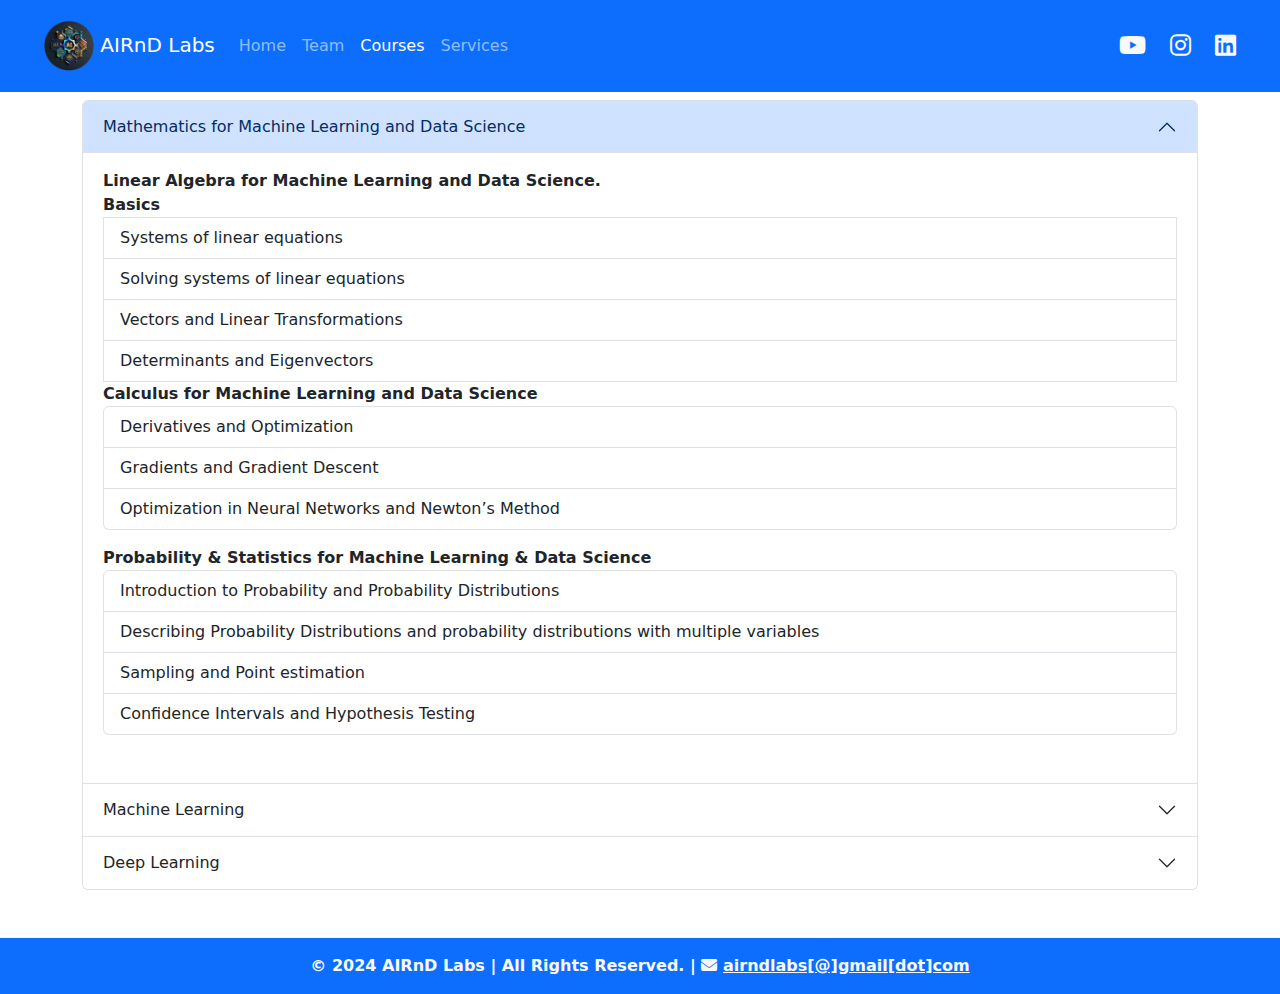
==== commit 09e52e61: "Social Media Links On" ====
--- a/courses.html
+++ b/courses.html
@@ -24,16 +24,16 @@
 		      		<ul class="navbar-nav me-auto mb-1 mb-lg-0">
 			        	<li class="nav-item"><a class="nav-link" aria-current="page" href="index.html">Home</a></li>
 			      		<li class="nav-item"><a class="nav-link" href="team.html">Team</a></li>
-			      		<li class="nav-item"><a class="nav-link" href="courses.html">Courses</a></li>
+			      		<li class="nav-item"><a class="nav-link active" href="courses.html">Courses</a></li>
 			      		<!--<li class="nav-item"><a class="nav-link" class="disabled">Fee Structure</a></li>-->
-			      		<li class="nav-item"><a class="nav-link active" href="services.html">Services</a></li>
+			      		<li class="nav-item"><a class="nav-link" href="services.html">Services</a></li>
 				      </ul>
 				      <div class="d-flex text-light gap-4 fs-4">
-						<a class="nav-link" href="#"><i class="fa-brands fa-x-twitter"></i></a>
-				        <a class="nav-link" href="#"><i class="fa-brands fa-facebook"></i></a>
-				        <a class="nav-link" href="#"><i class="fa-brands fa-instagram"></i></a>
-				        <a class="nav-link" href="#"><i class="fa-brands fa-linkedin"></i></a>
-				        <a class="nav-link" href="#"><i class="fa-brands fa-youtube"></i></a>
+						<!--<a class="nav-link" href="#" target="_blank" title="Follow us"><i class="fa-brands fa-x-twitter"></i></a>
+			        <a class="nav-link" href="#" target="_blank" title="Like Us"><i class="fa-brands fa-facebook"></i></a>-->
+			    	<a class="nav-link" href="https://www.youtube.com/@AIResearchDevelopmentLabs-d4c" target="_blank" title="Subscribe to our Channel"><i class="fa-brands fa-youtube"></i></a>
+			        <a class="nav-link" href="https://instagram.com/airndlabs" target="_blank" title="Follows us on Instagram"><i class="fa-brands fa-instagram"></i></a>
+			        <a class="nav-link" href="https://linkedin.com/company/104966317" target="_blank" title="Follow for Job Updates"><i class="fa-brands fa-linkedin"></i></a>
 			      	</div>
 			    </div>
 			  </div>
